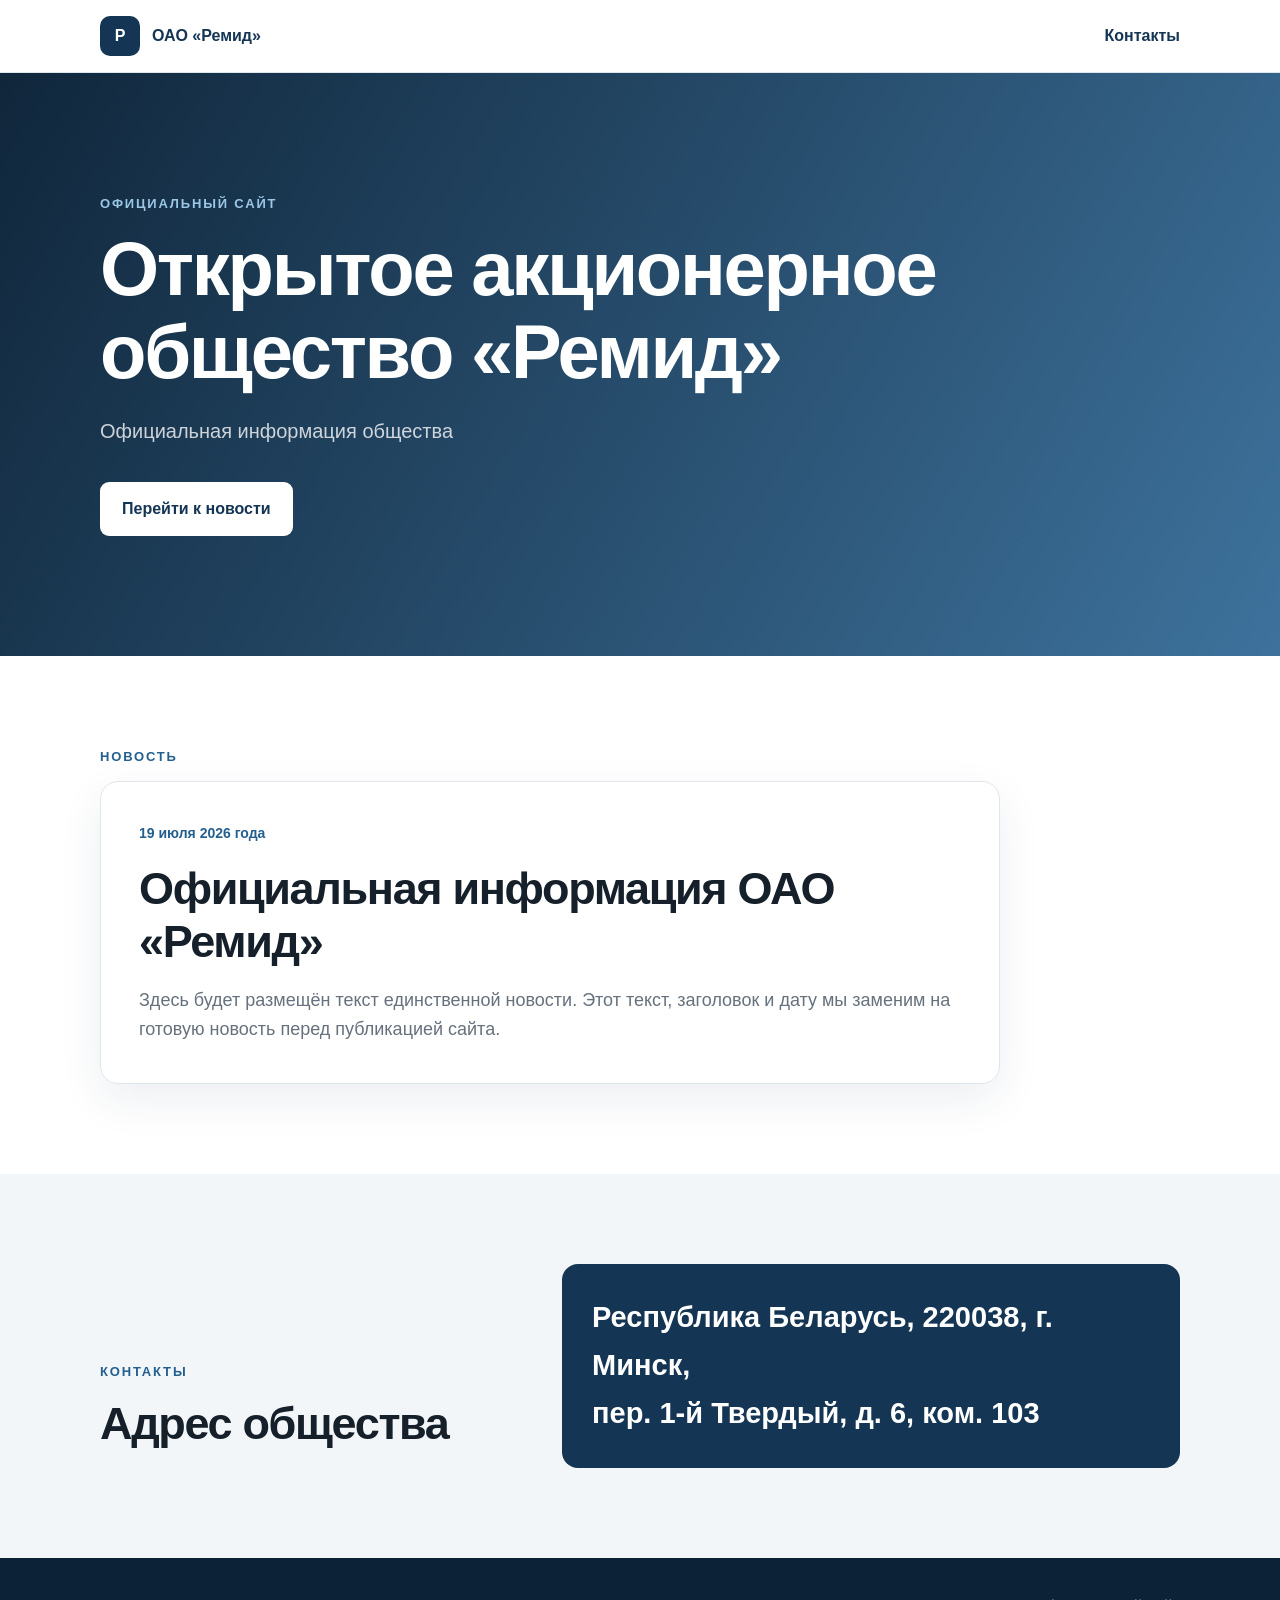
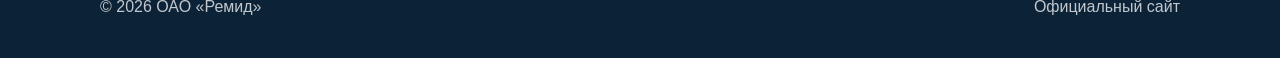
==== index.html @ 306fc27d "Initial commit" ====
<!DOCTYPE html>
<html lang="ru">
<head>
  <meta charset="UTF-8">
  <meta name="viewport" content="width=device-width, initial-scale=1.0">
  <meta name="description" content="Официальный сайт Открытого акционерного общества «Ремид»">
  <meta property="og:title" content="ОАО «Ремид»">
  <meta property="og:description" content="Официальный сайт Открытого акционерного общества «Ремид»">
  <meta property="og:type" content="website">
  <title>ОАО «Ремид»</title>
  <link rel="stylesheet" href="style.css">
</head>
<body>
  <header class="header">
    <div class="container header__inner">
      <a class="brand" href="#top"><span class="brand__mark">Р</span><span>ОАО «Ремид»</span></a>
      <a class="header__link" href="#contacts">Контакты</a>
    </div>
  </header>

  <main id="top">
    <section class="hero">
      <div class="container">
        <p class="label">Официальный сайт</p>
        <h1>Открытое акционерное общество «Ремид»</h1>
        <p class="hero__text">Официальная информация общества</p>
        <a class="button" href="#news">Перейти к новости</a>
      </div>
    </section>

    <section class="section" id="news">
      <div class="container">
        <p class="label label--dark">Новость</p>
        <article class="news">
          <time class="news__date" datetime="2026-07-19">19 июля 2026 года</time>
          <h2>Официальная информация ОАО «Ремид»</h2>
          <p>Здесь будет размещён текст единственной новости. Этот текст, заголовок и дату мы заменим на готовую новость перед публикацией сайта.</p>
        </article>
      </div>
    </section>

    <section class="section section--soft" id="contacts">
      <div class="container contacts">
        <div>
          <p class="label label--dark">Контакты</p>
          <h2>Адрес общества</h2>
        </div>
        <address>Республика Беларусь, 220038, г. Минск,<br>пер. 1-й Твердый, д. 6, ком. 103</address>
      </div>
    </section>
  </main>

  <footer class="footer">
    <div class="container footer__inner">
      <span>© <span id="year"></span> ОАО «Ремид»</span>
      <span>Официальный сайт</span>
    </div>
  </footer>

  <script src="script.js"></script>
</body>
</html>
---- style.css ----
:root{--navy:#143554;--navy-dark:#0b2237;--blue:#235f8f;--paper:#fff;--soft:#f3f6f9;--text:#16202a;--muted:#66717d;--line:#dfe6ec}*{box-sizing:border-box}html{scroll-behavior:smooth}body{margin:0;font-family:Arial,Helvetica,sans-serif;color:var(--text);background:var(--paper);line-height:1.65}.container{width:min(1080px,calc(100% - 40px));margin:0 auto}.header{position:sticky;top:0;z-index:10;background:rgba(255,255,255,.96);border-bottom:1px solid var(--line);backdrop-filter:blur(10px)}.header__inner,.footer__inner{min-height:72px;display:flex;align-items:center;justify-content:space-between;gap:24px}.brand{display:inline-flex;align-items:center;gap:12px;color:var(--navy);text-decoration:none;font-weight:700}.brand__mark{width:40px;height:40px;display:grid;place-items:center;border-radius:10px;color:#fff;background:var(--navy)}.header__link{color:var(--navy);text-decoration:none;font-weight:700}.hero{padding:120px 0;color:#fff;background:linear-gradient(120deg,rgba(11,34,55,.98),rgba(35,95,143,.88)),radial-gradient(circle at 85% 20%,rgba(255,255,255,.18),transparent 32%)}.label{margin:0 0 14px;color:#9cc8e7;font-size:13px;font-weight:700;letter-spacing:.14em;text-transform:uppercase}.label--dark{color:var(--blue)}h1,h2{margin-top:0;letter-spacing:-.03em}h1{max-width:900px;margin-bottom:22px;font-size:clamp(42px,7vw,76px);line-height:1.08}h2{margin-bottom:18px;font-size:clamp(30px,4vw,45px);line-height:1.18}.hero__text{margin:0 0 34px;color:rgba(255,255,255,.78);font-size:20px}.button{display:inline-block;padding:14px 22px;border-radius:9px;color:var(--navy);background:#fff;text-decoration:none;font-weight:700}.section{padding:90px 0}.section--soft{background:var(--soft)}.news{max-width:900px;padding:38px;border:1px solid var(--line);border-radius:18px;box-shadow:0 16px 44px rgba(20,53,84,.08)}.news__date{display:inline-block;margin-bottom:16px;color:var(--blue);font-size:14px;font-weight:700}.news p{margin:0;color:var(--muted);font-size:18px}.contacts{display:grid;grid-template-columns:.8fr 1.2fr;gap:50px;align-items:end}.contacts address{padding:30px;border-radius:16px;color:#fff;background:var(--navy);font-style:normal;font-size:clamp(21px,3vw,29px);font-weight:700}.footer{color:rgba(255,255,255,.75);background:var(--navy-dark)}.footer__inner{min-height:100px}@media(max-width:760px){.hero{padding:85px 0}.section{padding:65px 0}.contacts{grid-template-columns:1fr;gap:20px}.news{padding:25px}.footer__inner{padding:25px 0;align-items:flex-start;flex-direction:column;justify-content:center;gap:4px}}
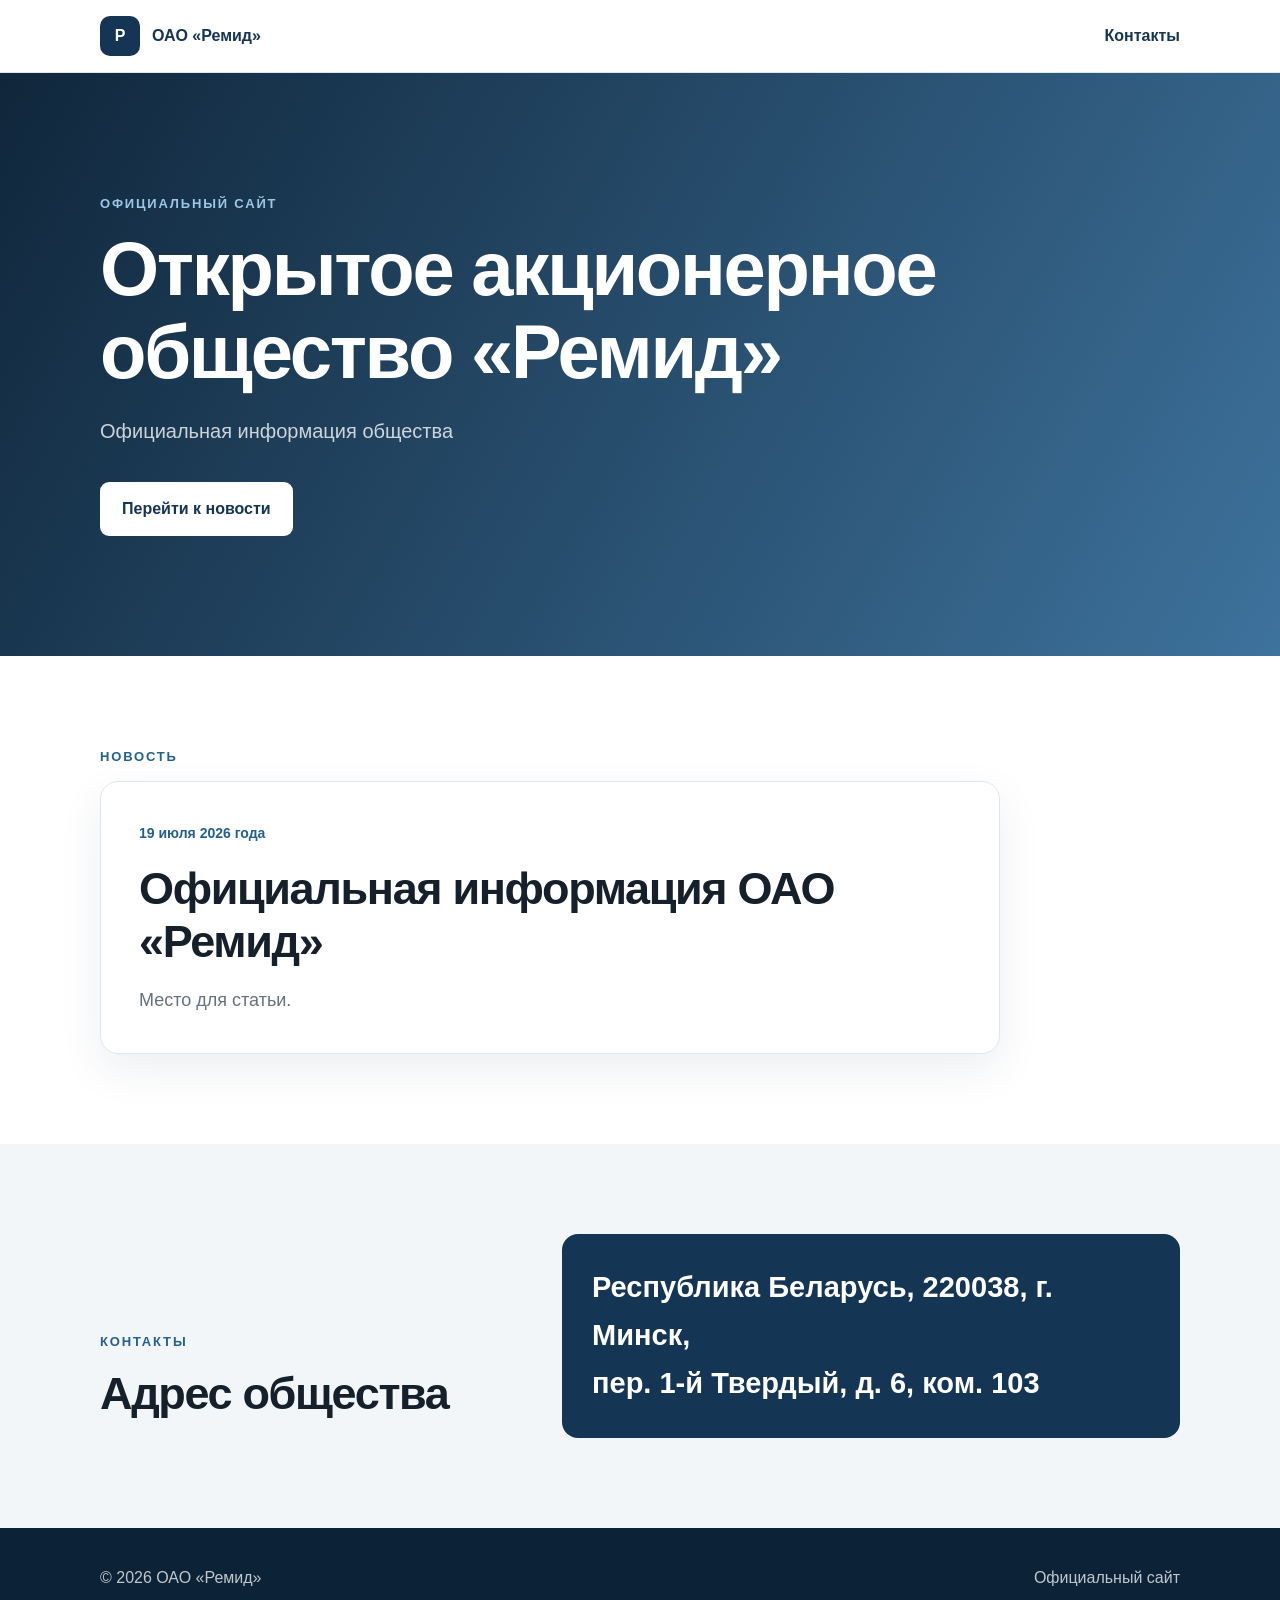
==== commit bbc52a05: "Update index.html" ====
--- a/index.html
+++ b/index.html
@@ -34,7 +34,7 @@
         <article class="news">
           <time class="news__date" datetime="2026-07-19">19 июля 2026 года</time>
           <h2>Официальная информация ОАО «Ремид»</h2>
-          <p>Здесь будет размещён текст единственной новости. Этот текст, заголовок и дату мы заменим на готовую новость перед публикацией сайта.</p>
+          <p>Место для статьи.</p>
         </article>
       </div>
     </section>
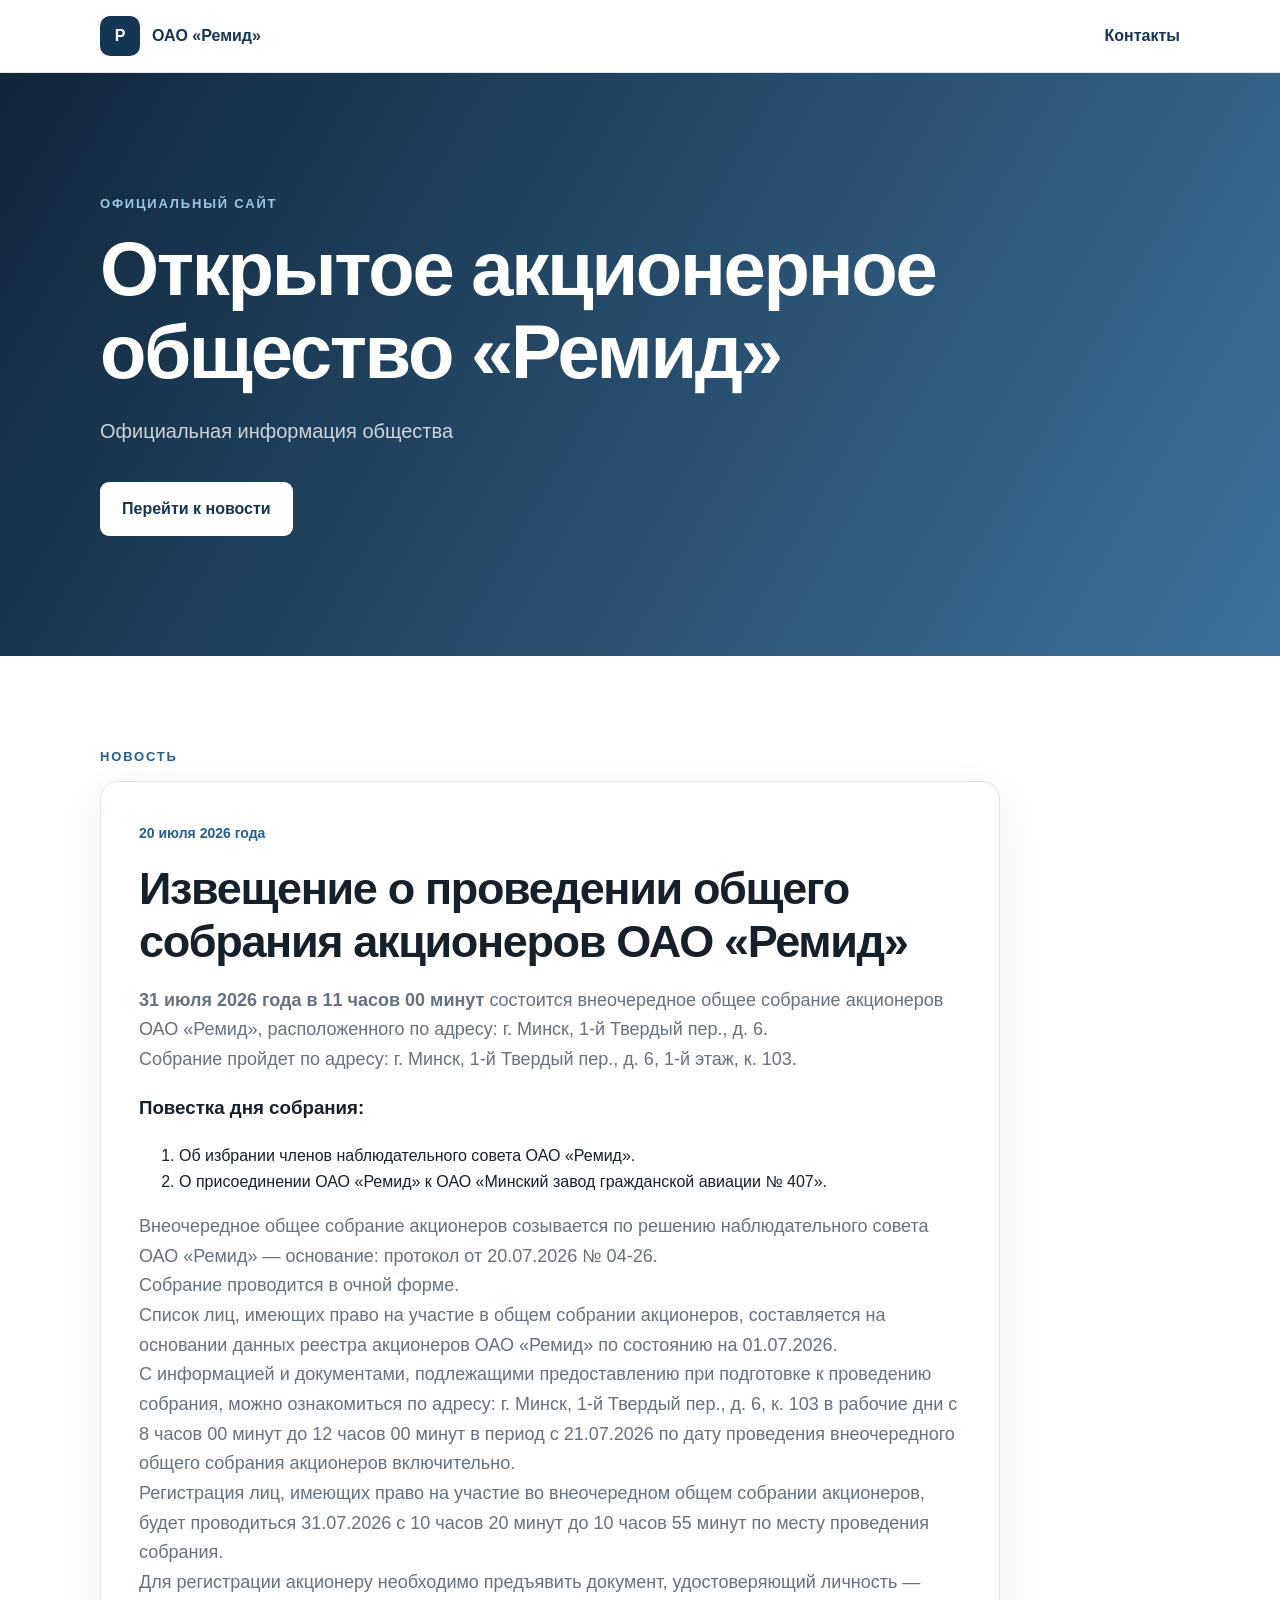
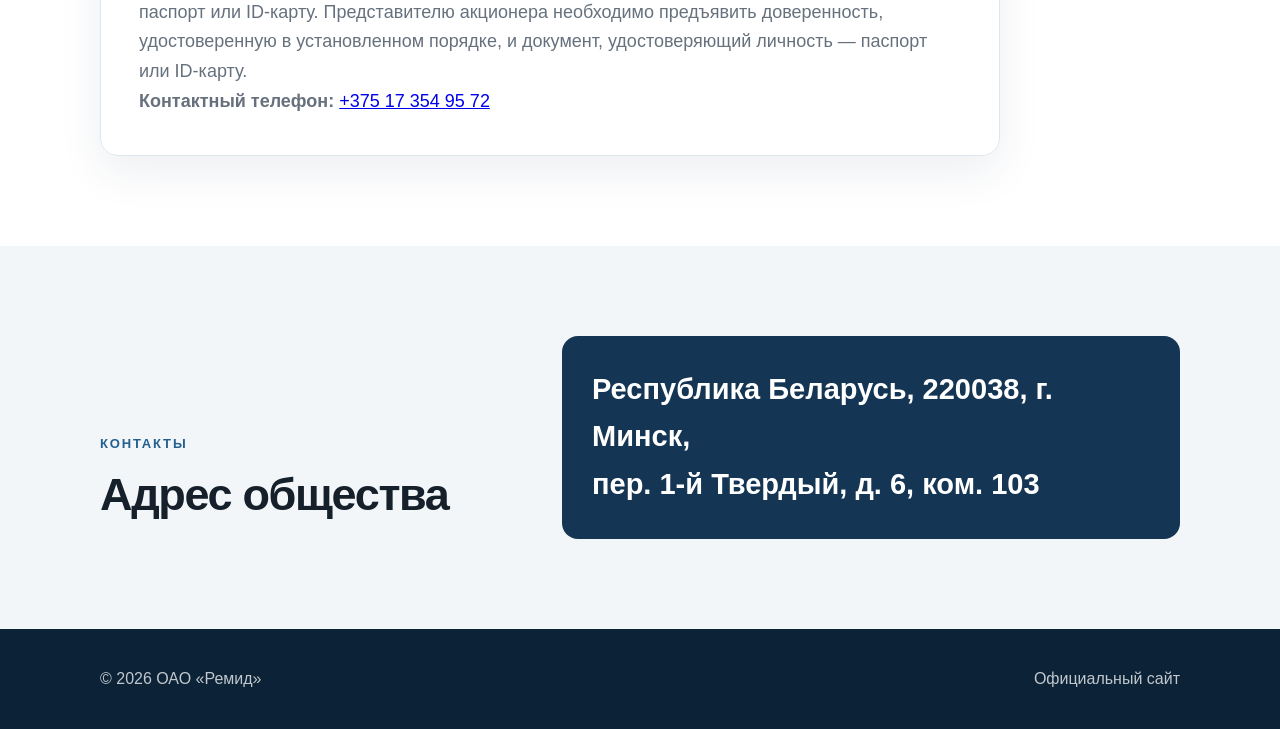
==== commit 4cc2dd31: "Добавлено извещение о собрании акционеров" ====
--- a/index.html
+++ b/index.html
@@ -3,11 +3,21 @@
 <head>
   <meta charset="UTF-8">
   <meta name="viewport" content="width=device-width, initial-scale=1.0">
-  <meta name="description" content="Официальный сайт Открытого акционерного общества «Ремид»">
+
+  <title>ОАО «Ремид» — официальный сайт</title>
+  <link rel="icon" type="image/svg+xml" href="favicon.svg">
+
+  <meta name="description" content="Официальный сайт Открытого акционерного общества «Ремид». Республика Беларусь, г. Минск.">
+
+  <meta name="keywords" content="Ремид, ОАО Ремид, Remid, ремид.site, Минск">
+
   <meta property="og:title" content="ОАО «Ремид»">
-  <meta property="og:description" content="Официальный сайт Открытого акционерного общества «Ремид»">
+  <meta property="og:description" content="Официальный сайт ОАО «Ремид»">
   <meta property="og:type" content="website">
-  <title>ОАО «Ремид»</title>
+  <meta property="og:url" content="https://remid.site">
+
+  <link rel="canonical" href="https://remid.site/">
+
   <link rel="stylesheet" href="style.css">
 </head>
 <body>
@@ -32,10 +42,73 @@
       <div class="container">
         <p class="label label--dark">Новость</p>
         <article class="news">
-          <time class="news__date" datetime="2026-07-19">19 июля 2026 года</time>
-          <h2>Официальная информация ОАО «Ремид»</h2>
-          <p>Место для статьи.</p>
-        </article>
+  <time class="news__date" datetime="2026-07-20">20 июля 2026 года</time>
+
+  <h2>Извещение о проведении общего собрания акционеров ОАО «Ремид»</h2>
+
+  <p>
+    <strong>31 июля 2026 года в 11 часов 00 минут</strong>
+    состоится внеочередное общее собрание акционеров ОАО «Ремид»,
+    расположенного по адресу: г. Минск, 1-й Твердый пер., д. 6.
+  </p>
+
+  <p>
+    Собрание пройдет по адресу: г. Минск, 1-й Твердый пер.,
+    д. 6, 1-й этаж, к. 103.
+  </p>
+
+  <h3>Повестка дня собрания:</h3>
+
+  <ol>
+    <li>Об избрании членов наблюдательного совета ОАО «Ремид».</li>
+    <li>
+      О присоединении ОАО «Ремид» к ОАО «Минский завод гражданской
+      авиации № 407».
+    </li>
+  </ol>
+
+  <p>
+    Внеочередное общее собрание акционеров созывается по решению
+    наблюдательного совета ОАО «Ремид» — основание: протокол
+    от 20.07.2026 № 04-26.
+  </p>
+
+  <p>Собрание проводится в очной форме.</p>
+
+  <p>
+    Список лиц, имеющих право на участие в общем собрании акционеров,
+    составляется на основании данных реестра акционеров ОАО «Ремид»
+    по состоянию на 01.07.2026.
+  </p>
+
+  <p>
+    С информацией и документами, подлежащими предоставлению при
+    подготовке к проведению собрания, можно ознакомиться по адресу:
+    г. Минск, 1-й Твердый пер., д. 6, к. 103 в рабочие дни
+    с 8 часов 00 минут до 12 часов 00 минут в период с 21.07.2026
+    по дату проведения внеочередного общего собрания акционеров
+    включительно.
+  </p>
+
+  <p>
+    Регистрация лиц, имеющих право на участие во внеочередном общем
+    собрании акционеров, будет проводиться 31.07.2026 с 10 часов
+    20 минут до 10 часов 55 минут по месту проведения собрания.
+  </p>
+
+  <p>
+    Для регистрации акционеру необходимо предъявить документ,
+    удостоверяющий личность — паспорт или ID-карту. Представителю
+    акционера необходимо предъявить доверенность, удостоверенную
+    в установленном порядке, и документ, удостоверяющий личность —
+    паспорт или ID-карту.
+  </p>
+
+  <p>
+    <strong>Контактный телефон:</strong>
+    <a href="tel:+375173549572">+375 17 354 95 72</a>
+  </p>
+</article>
       </div>
     </section>
 
